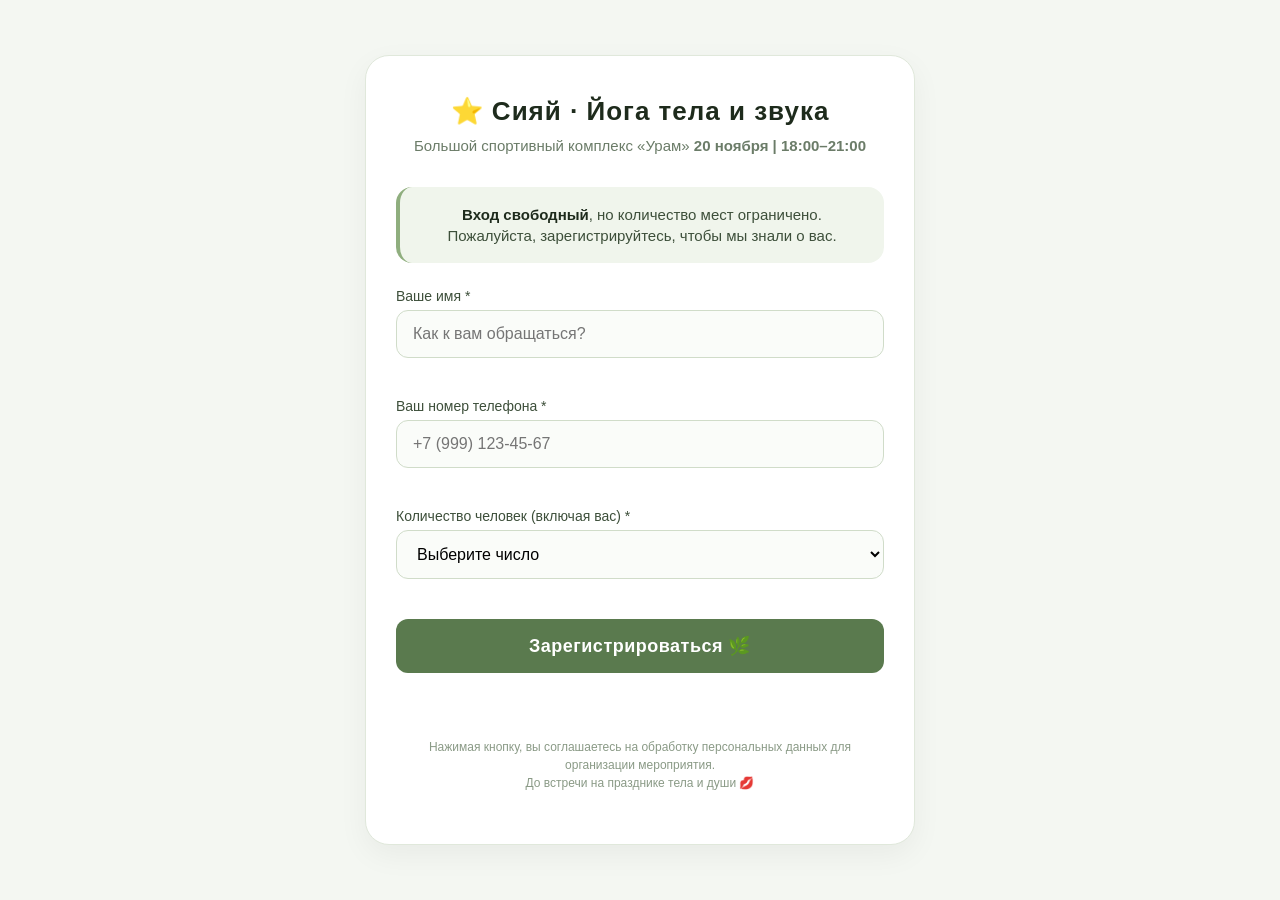
==== index.html @ ab06c441 "Rename log.html to index.html" ====
<!DOCTYPE html>
<html lang="ru">
<head>
    <meta charset="UTF-8">
    <meta name="viewport" content="width=device-width, initial-scale=1.0">
    <title>Регистрация — Йога тела и звука в Урам</title>
    <link rel="stylesheet" href="style.css">
</head>
<body>

<main>
    <header>
        <h1>
            <span class="brand">⭐ Сияй</span>
            <span class="divider" aria-hidden="true">·</span>
            <span class="event">Йога тела и звука</span>
       </h1>
        <p>Большой спортивный комплекс «Урам»<strong>
           20 ноября | 18:00–21:00</strong></p>
    </header>

    <section>
        <p><strong>Вход свободный</strong>, но количество мест ограничено.</p>
        <p>Пожалуйста, зарегистрируйтесь, чтобы мы знали о вас.</p>
    </section>

    
    <form id="regForm" action="https://formsubmit.co/stukhvatulllina@mail.ru" method="POST" novalidate>

        <input type="hidden" name="_subject" value="Новая заявка на Йогу в Урам! 🌿">
        <input type="hidden" name="_captcha" value="false">
        <input type="hidden" name="_next" value="thanks.html">

        <!-- Honeypot против ботов -->
        <p class="hidden-field">
            <label for="honeypot">Не заполняйте это поле</label>
            <input type="text" id="honeypot" name="_honey" tabindex="-1" autocomplete="off">
        </p>

        <p>
            <label for="name">Ваше имя *</label>
            <input type="text" id="name" name="Имя" placeholder="Как к вам обращаться?" required>
            <span class="error" id="error-name"></span>
        </p>

         <p>
            <label for="phone">Ваш номер телефона *</label>
            <input type="tel" id="phone" name="Телефон" placeholder="+7 (999) 123-45-67" required>
            <span class="error" id="error-phone"></span>
        </p>

        <p>
            <label for="guests">Количество человек (включая вас) *</label>
            <select id="guests" name="Количество человек" required>
                <option value="" disabled selected>Выберите число</option>
                <option value="1">1 (только я)</option>
                <option value="2">2</option>
                <option value="3">3</option>
                <option value="4">4</option>
                <option value="5">5 и более</option>
            </select>
            <span class="error" id="error-guests"></span>
        </p>

        <p>
            <button type="submit" id="submitBtn">Зарегистрироваться 🌿</button>
        </p>

        <p id="formStatus" role="status"></p>
    </form>

    <footer>
        <p>Нажимая кнопку, вы соглашаетесь на обработку персональных данных для организации мероприятия.<br>
           До встречи на празднике тела и души 💋</p>
    </footer>
</main>

<script src="script.js"></script>
</body>
</html>
---- style.css ----
* {
    box-sizing: border-box;
}

body {
    font-family: 'Segoe UI', Tahoma, Geneva, Verdana, sans-serif;
    background: #f4f7f2;
    color: #2e3b2c;
    margin: 0;
    padding: 20px;
    display: flex;
    justify-content: center;
    align-items: center;
    min-height: 100vh;
}

main {
    background: #ffffff;
    max-width: 550px;
    width: 100%;
    padding: 40px 30px;
    border-radius: 24px;
    box-shadow: 0 10px 30px rgba(0, 0, 0, 0.05);
    border: 1px solid #e0e8db;
}

header h1 {
    font-size: 26px;
    font-weight: 600;
    margin: 0 0 8px;
    color: #1e2b1c;
    text-align: center;
    letter-spacing: 1px;
}

header p {
    text-align: center;
    color: #6b7c68;
    font-size: 15px;
    margin: 0 0 30px;
    line-height: 1.5;
}

section {
    background: #f0f5ec;
    padding: 15px 20px;
    border-radius: 16px;
    margin-bottom: 25px;
    font-size: 15px;
    color: #3d4f3a;
    text-align: center;
    border-left: 4px solid #8fae7e;
}

section p {
    margin: 4px 0;
}

section strong {
    color: #1e2b1c;
}

form p {
    margin: 0 0 20px;
}

label {
    display: block;
    margin-bottom: 6px;
    font-weight: 500;
    font-size: 14px;
    color: #3d4f3a;
}

input,
select {
    width: 100%;
    padding: 14px 16px;
    border: 1px solid #d0dcc9;
    border-radius: 12px;
    font-size: 16px;
    background: #fafcf9;
    font-family: inherit;
    transition: border-color 0.2s, box-shadow 0.2s;
}

input:focus,
select:focus {
    outline: none;
    border-color: #8fae7e;
    box-shadow: 0 0 0 3px rgba(143, 174, 126, 0.2);
    background: #ffffff;
}

input.invalid,
select.invalid {
    border-color: #c0392b;
    background: #fdf2f0;
}

.error {
    display: block;
    color: #c0392b;
    font-size: 13px;
    margin-top: 4px;
    min-height: 16px;
}

button {
    width: 100%;
    padding: 16px;
    background: #5a7a4e;
    color: #ffffff;
    border: none;
    border-radius: 12px;
    font-size: 18px;
    font-weight: 600;
    cursor: pointer;
    letter-spacing: 0.5px;
    transition: background 0.2s, transform 0.1s;
}

button:hover {
    background: #4a6840;
}

button:active {
    transform: scale(0.98);
}

button:disabled {
    background: #a8b8a0;
    cursor: not-allowed;
}

#formStatus {
    text-align: center;
    font-size: 14px;
    color: #5a7a4e;
    margin: 0;
    min-height: 20px;
}

footer p {
    text-align: center;
    font-size: 12px;
    color: #8a9a86;
    margin-top: 25px;
    line-height: 1.5;
}

.hidden-field {
    display: none;
}

/* Планшеты и небольшие ноутбуки */
@media (max-width: 600px) {
    body {
        padding: 12px;
        align-items: flex-start; /* чтобы длинная форма не центрировалась по вертикали с обрезкой */
    }

    main {
        padding: 28px 20px;
        border-radius: 20px;
    }

    header h1 {
        font-size: 22px;
        letter-spacing: 0.5px;
    }

    header p {
        font-size: 14px;
        margin-bottom: 22px;
    }

    section {
        padding: 12px 16px;
        font-size: 14px;
    }
}

/* Узкие телефоны */
@media (max-width: 380px) {
    body {
        padding: 8px;
    }

    main {
        padding: 22px 14px;
        border-radius: 16px;
    }

    header h1 {
        font-size: 20px;
    }

    input,
    select {
        padding: 12px 14px;
        font-size: 16px; /* не уменьшать ниже 16px — иначе зум на iOS */
    }

    button {
        padding: 14px;
        font-size: 16px;
    }

    footer p {
        font-size: 11px;
    }
}

header h1,
header p,
section p {
    overflow-wrap: break-word;
    word-wrap: break-word;
    hyphens: auto;
}
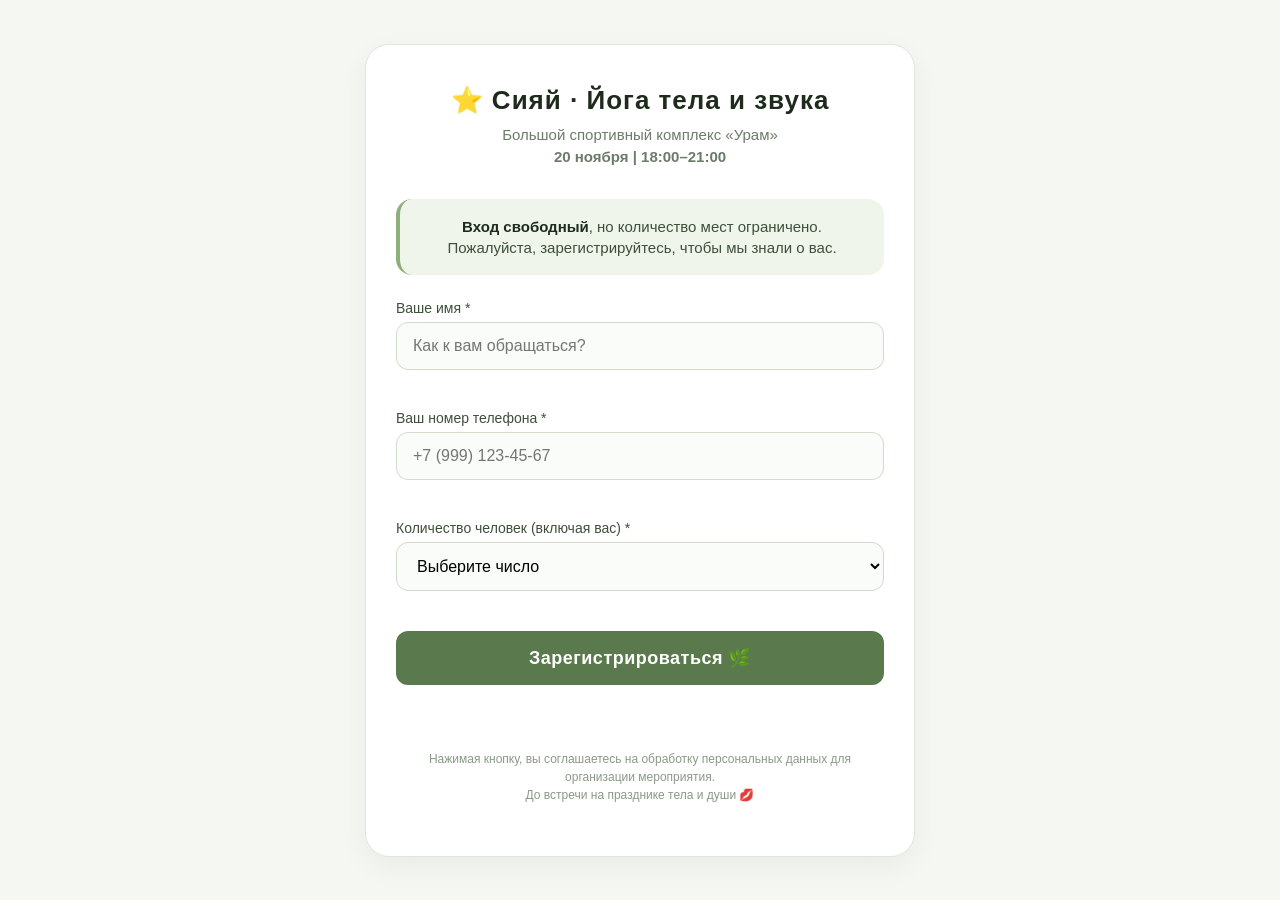
==== commit 31a89099: "Update index.html" ====
--- a/index.html
+++ b/index.html
@@ -15,8 +15,8 @@
             <span class="divider" aria-hidden="true">·</span>
             <span class="event">Йога тела и звука</span>
        </h1>
-        <p>Большой спортивный комплекс «Урам»<strong>
-           20 ноября | 18:00–21:00</strong></p>
+        <p>Большой спортивный комплекс «Урам»<br>
+           <strong>20 ноября | 18:00–21:00</strong></p>
     </header>
 
     <section>
@@ -24,17 +24,15 @@
         <p>Пожалуйста, зарегистрируйтесь, чтобы мы знали о вас.</p>
     </section>
 
-    
-    <form id="regForm" action="https://formsubmit.co/stukhvatulllina@mail.ru" method="POST" novalidate>
+    <!-- ТУТ ИЗМЕНЕНА ССЫЛКА НА FORMSPREE -->
+    <form id="regForm" action="https://formspree.io/f/xeaardzz" method="POST" novalidate>
 
         <input type="hidden" name="_subject" value="Новая заявка на Йогу в Урам! 🌿">
-        <input type="hidden" name="_captcha" value="false">
-        <input type="hidden" name="_next" value="thanks.html">
 
         <!-- Honeypot против ботов -->
         <p class="hidden-field">
             <label for="honeypot">Не заполняйте это поле</label>
-            <input type="text" id="honeypot" name="_honey" tabindex="-1" autocomplete="off">
+            <input type="text" id="honeypot" name="_gotcha" tabindex="-1" autocomplete="off">
         </p>
 
         <p>
